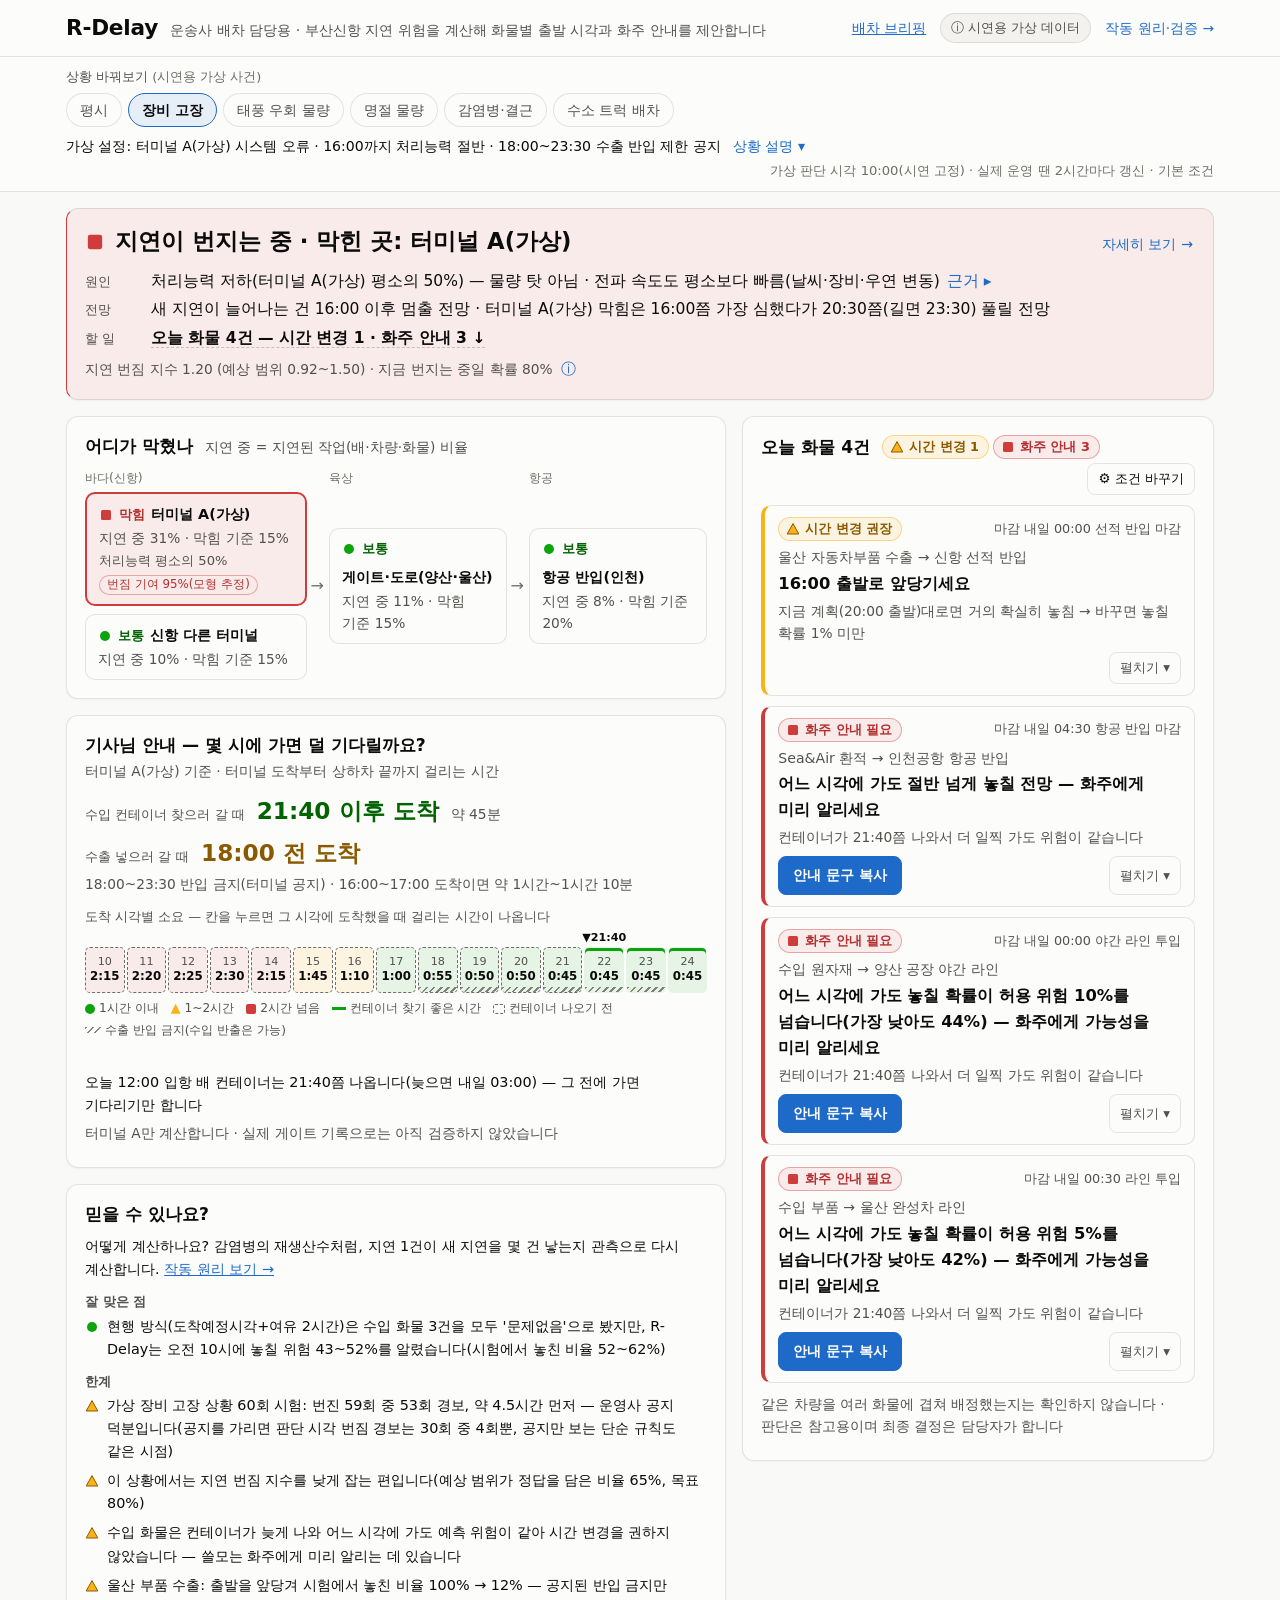
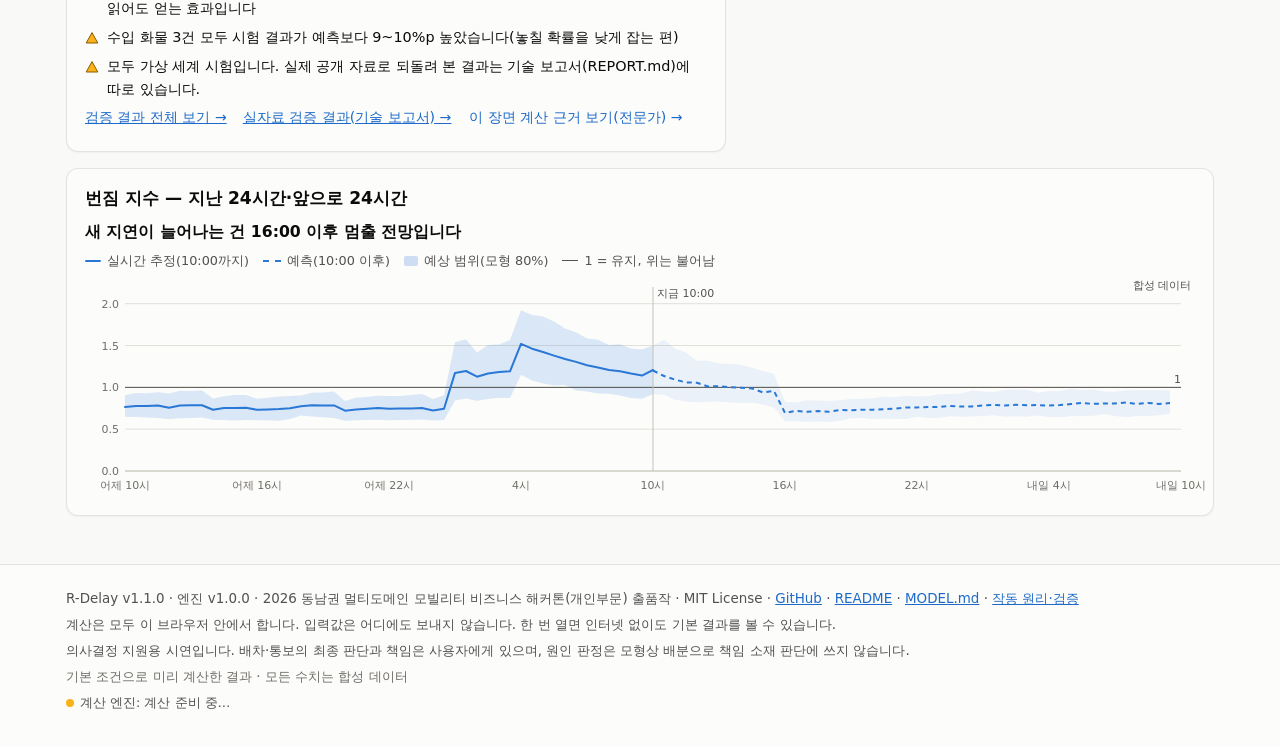
==== docs/analysis.html @ 6c0fdb9d "R-Delay ver2: 코드·문서만 새로 공개(실자료·결과 파일 미포함) - 합성 시연 웹(docs/), 계산 엔진, 실자료 백테스트 코드(realdata/), 데이터 키트, 문" ====
<!doctype html>
<html lang="ko">
<head>
  <meta charset="utf-8">
  <meta name="viewport" content="width=device-width, initial-scale=1">
  <title>R-Delay 분석 화면 · 부산신항 지연 조기경보</title>
  <meta name="description" content="부산신항 지연이 번지기 전에 화물별 출발 시각과 화주 안내를 정해 주는 개념검증 시연(합성 데이터).">
  <meta name="theme-color" content="#fcfcfb" media="(prefers-color-scheme: light)">
  <meta name="theme-color" content="#1a1a19" media="(prefers-color-scheme: dark)">
  <link rel="icon" href="assets/img/icon.svg" type="image/svg+xml">
  <link rel="stylesheet" href="assets/css/style.css?v=20261107a">
  <script>
    // 배포 직후 옛 서비스 워커가 옛 화면 파일을 섞어 주면 첫 화면이 비어 버린다. 첫 화면을 그리기 전에 화면 스크립트(assets/js)에서
    // 오류가 나면, 새 워커를 내려받는 중이면 자리 잡을 때까지(최대 30초), 아니면 4초 기다렸다가 한 번만 새로 고친다.
    // 새 워커가 자리 잡으면(controllerchange, 워커가 바뀔 때 한 번뿐) 다시 연다. 그래도 안 되면 안내 문구를 띄운다. app.js의 RELOAD_KEY와 같은 키.
    (function () {
      var KEY = "rdelay-reload-once", armed = false, root = document.documentElement;
      function go() { if (!root.dataset.ready) location.reload(); }
      function giveUp() {
        if (root.dataset.ready || document.querySelector("p.err")) return;
        var p = document.createElement("p");
        p.className = "err";
        p.dataset.guard = "1";
        p.textContent = "화면을 불러오지 못했습니다. 새로 고침해 보세요.";
        (document.querySelector("main .wrap") || document.body).prepend(p);
      }
      function retry() {
        if (armed || root.dataset.ready || !/^https?:$/.test(location.protocol)) return;
        armed = true;
        var sw = navigator.serviceWorker, first = false;
        if (sw) sw.addEventListener("controllerchange", go, { once: true });
        try { first = !sessionStorage.getItem(KEY); if (first) sessionStorage.setItem(KEY, "1"); } catch (e) { first = false; }
        if (!first) { setTimeout(giveUp, 8000); return; }
        var wait = function (ms) { setTimeout(go, ms); };
        if (sw && sw.getRegistration) {
          sw.getRegistration().then(function (reg) {
            if (!reg) return wait(4000);
            return reg.update().catch(function () {}).then(function () { wait(reg.installing || reg.waiting ? 30000 : 4000); });
          }).catch(function () { wait(4000); });
        } else wait(4000);
      }
      var APP = new URL("assets/js/", document.baseURI).href; // 이 사이트의 화면 스크립트만 본다(다른 출처·확장 기능 오류는 무시)
      function fromApp(s) { return (s || "").indexOf(APP) !== -1; }
      window.addEventListener("error", function (e) { if (fromApp(e.filename)) retry(); });
      // 모듈 파일을 받지 못한 실패는 script 요소에서만 나고 위로 올라오지 않으므로 캡처 단계에서 본다
      window.addEventListener("error", function (e) { var t = e.target; if (t && t.tagName === "SCRIPT" && fromApp(t.src)) retry(); }, true);
      window.addEventListener("unhandledrejection", function (e) { if (fromApp(e.reason && e.reason.stack)) retry(); });
    })();
  </script>
  <script type="module" src="assets/js/app.js?v=20261107a"></script>
</head>
<body>
<a class="skip" href="#status">본문으로 건너뛰기</a>
<header class="appbar">
  <div class="wrap">
    <div class="brand">
      <h1>R-Delay</h1>
      <p id="tagline">운송사 배차 담당용 · 부산신항 지연 위험을 계산해 화물별 출발 시각과 화주 안내를 제안합니다</p>
    </div>
    <div class="appbar-right">
      <a href="index.html">배차 브리핑</a>
      <button type="button" class="badge" id="about-btn" aria-haspopup="dialog">ⓘ 시연용 가상 데이터</button>
      <a id="method-link" href="method.html"><span class="long">작동 원리·검증</span><span class="short">원리</span> →</a>
    </div>
  </div>
</header>

<section id="scenario-bar" aria-label="시연 상황">
  <div class="wrap">
    <div class="sb-label">상황 바꿔보기 <span class="muted">(시연용 가상 사건)</span></div>
    <div id="scenario-chips" role="radiogroup" aria-label="시연 상황"></div>
    <div class="sb-line">
      <p id="scenario-line"></p>
      <button type="button" class="link" id="scenario-more" aria-expanded="false" aria-controls="scenario-summary">상황 설명 ▾</button>
      <span class="sb-meta"><span id="as-of"></span> · <span id="source-tag">기본 조건</span>
        <button type="button" class="link" id="reset-defaults" hidden>기본값으로 되돌리기</button></span>
    </div>
    <p id="scenario-summary" hidden></p>
  </div>
</section>

<nav id="jump" aria-label="빠른 이동">
  <div class="wrap">
    <a href="#scenario-bar" class="jump-scn" id="jump-scn" aria-label="상황 바꾸기">장비 고장</a>
    <a href="#status">지금 상황</a>
    <a href="#cargo">내 화물&nbsp;<span id="jump-n">4</span></a>
    <a href="#driver">기사님 안내</a>
    <button type="button" class="badge-mini" id="about-btn-m" aria-haspopup="dialog" aria-label="시연용 가상 데이터 안내">가상</button>
  </div>
</nav>

<main>
  <div class="wrap">
    <section id="status" class="card banner" data-level="good" aria-labelledby="status-title">
      <div class="banner-head">
        <h2 id="status-title"></h2>
        <button type="button" class="link" id="open-detail">자세히 보기 →</button>
      </div>
      <dl id="status-lines">
        <dt id="st-cause-dt">원인</dt><dd id="st-cause"></dd>
        <dt>전망</dt><dd id="st-outlook"></dd>
        <dt>할 일</dt><dd><a href="#cargo" id="st-todo"></a></dd>
      </dl>
      <p id="st-index"></p>
      <p id="rd-info-text" class="aside" hidden></p>
      <p class="aside" id="as-of-m"><span id="as-of-m-text"></span> <span id="src-m"></span> <button type="button" class="link" id="reset-defaults-m" hidden>기본값으로</button></p>
    </section>

    <div class="board">
      <section id="where" class="card" aria-labelledby="where-h">
        <div class="card-head">
          <h2 id="where-h">어디가 막혔나</h2>
          <p class="aside">지연 중 = 지연된 작업(배·차량·화물) 비율</p>
        </div>
        <div class="node-groups" aria-hidden="true"><span>바다(신항)</span><span>육상</span><span>항공</span></div>
        <ol id="node-strip"></ol>
      </section>

      <section id="cargo" class="card" aria-labelledby="cargo-h">
        <div class="card-head">
          <h2 id="cargo-h">오늘 화물 4건</h2>
          <div id="cargo-counts"></div>
          <button type="button" class="btn-ghost" id="open-settings" aria-haspopup="dialog">⚙ 조건 바꾸기</button>
        </div>
        <ol id="cargo-list"></ol>
        <p class="aside" id="cargo-foot">같은 차량을 여러 화물에 겹쳐 배정했는지는 확인하지 않습니다 · 판단은 참고용이며 최종 결정은 담당자가 합니다</p>
      </section>

      <section id="driver" class="card" aria-labelledby="driver-h">
        <div class="card-head">
          <h2 id="driver-h">기사님 안내 — 몇 시에 가면 덜 기다릴까요?</h2>
          <p class="aside">터미널 A(가상) 기준 · 터미널 도착부터 상하차 끝까지 걸리는 시간</p>
        </div>
        <p class="drv-warn" id="drv-warn" hidden></p>
        <div class="drv-big" id="drv-big"></div>
        <p class="drv-hint" id="drv-hint">도착 시각별 소요 — 칸을 누르면 그 시각에 도착했을 때 걸리는 시간이 나옵니다</p>
        <div id="drv-band" role="group" aria-label="도착 시각별 소요" aria-describedby="drv-best-sr"></div>
        <p class="drv-legend" aria-hidden="true">
          <span class="lg-lv"><i class="shape" data-level="good"></i>1시간 이내</span><span class="lg-lv"><i class="shape" data-level="warning"></i>1~2시간</span>
          <span class="lg-lv"><i class="shape" data-level="critical"></i>2시간 넘음</span><span id="lg-best" hidden><i class="uline"></i>컨테이너 찾기 좋은 시간</span>
          <span id="lg-early" hidden><i class="dim"></i>컨테이너 나오기 전</span><span id="lg-closed" hidden><i class="hatch"></i>수출 반입 금지(수입 반출은 가능)</span>
        </p>
        <p id="drv-readout"></p>
        <p id="drv-ready" class="drv-line"></p>
        <p class="aside" id="drv-foot">터미널 A만 계산합니다 · 실제 게이트 기록으로는 아직 검증하지 않았습니다</p>
        <span class="sr-only" id="drv-best-sr"></span>
      </section>

      <section id="trust" class="card" aria-labelledby="trust-h">
        <div class="card-head"><h2 id="trust-h">믿을 수 있나요?</h2></div>
        <p class="how">어떻게 계산하나요? 감염병의 재생산수처럼, 지연 1건이 새 지연을 몇 건 낳는지 관측으로 다시 계산합니다. <a href="method.html#overview">작동 원리 보기 →</a></p>
        <h3 class="trust-h" id="trust-good-h">잘 맞은 점</h3>
        <ul class="trust-list" id="trust-good" aria-labelledby="trust-good-h"></ul>
        <h3 class="trust-h" id="trust-lim-h">한계</h3>
        <ul class="trust-list" id="trust-limits" aria-labelledby="trust-lim-h"></ul>
        <p class="trust-links"><a href="method.html#valid">검증 결과 전체 보기 →</a> <a href="https://github.com/jaewansh/R-Delay_ver2/blob/main/REPORT.md#검증-실제-공개-자료-백테스트">실자료 검증 결과(기술 보고서) →</a> <button type="button" class="link" id="open-valid">이 장면 계산 근거 보기(전문가) →</button></p>
      </section>

      <section id="trend" class="card" aria-labelledby="trend-h">
        <div class="card-head"><h2 id="trend-h">번짐 지수 — 지난 24시간·앞으로 24시간</h2></div>
        <p class="answer" id="trend-line"></p>
        <div class="legend" id="trend-legend"></div>
        <div class="chart" id="trend-chart"></div>
      </section>
    </div>
  </div>
</main>

<footer>
  <div class="wrap">
    <p>R-Delay <span id="foot-ver">v1.1.0 · 엔진 v1.0.0</span> · 2026 동남권 멀티도메인 모빌리티 비즈니스 해커톤(개인부문) 출품작 · MIT License ·
      <a href="https://github.com/jaewansh/R-Delay_ver2">GitHub</a> · <a href="https://github.com/jaewansh/R-Delay_ver2#readme">README</a> ·
      <a href="https://github.com/jaewansh/R-Delay_ver2/blob/main/MODEL.md">MODEL.md</a> · <a href="method.html">작동 원리·검증</a></p>
    <p>계산은 모두 이 브라우저 안에서 합니다. 입력값은 어디에도 보내지 않습니다. 한 번 열면 인터넷 없이도 기본 결과를 볼 수 있습니다.</p>
    <p>의사결정 지원용 시연입니다. 배차·통보의 최종 판단과 책임은 사용자에게 있으며, 원인 판정은 모형상 배분으로 책임 소재 판단에 쓰지 않습니다.</p>
    <p id="build-info" class="muted"></p>
    <p class="muted engine-line"><span class="engine" id="engine" data-state="idle"><span class="dot" aria-hidden="true"></span><span id="engine-text">기본 결과</span></span></p>
  </div>
</footer>

<!-- 자세히 보기(연구·검증용 원자료) -->
<dialog id="detail" class="sheet" aria-labelledby="detail-h">
  <div class="sheet-head">
    <h2 id="detail-h">자세히 보기</h2>
    <button type="button" class="btn-ghost" data-close>닫기</button>
  </div>
  <p class="aside sheet-note">연구·검증용 원자료입니다. 메인 화면 문장은 반올림한 값입니다.</p>
  <div class="tabs" role="tablist" aria-label="자세히 보기 항목">
    <button type="button" role="tab" id="tab-trend" aria-controls="panel-trend" aria-selected="true">추이</button>
    <button type="button" role="tab" id="tab-nodes" aria-controls="panel-nodes" aria-selected="false" tabindex="-1">거점</button>
    <button type="button" role="tab" id="tab-cause" aria-controls="panel-cause" aria-selected="false" tabindex="-1">원인</button>
    <button type="button" role="tab" id="tab-network" aria-controls="panel-network" aria-selected="false" tabindex="-1">경로</button>
    <button type="button" role="tab" id="tab-queue" aria-controls="panel-queue" aria-selected="false" tabindex="-1">대기</button>
    <button type="button" role="tab" id="tab-obs" aria-controls="panel-obs" aria-selected="false" tabindex="-1">관측</button>
    <button type="button" role="tab" id="tab-valid" aria-controls="panel-valid" aria-selected="false" tabindex="-1">검증</button>
  </div>
  <div class="sheet-body">
    <section role="tabpanel" id="panel-trend" aria-labelledby="tab-trend">
      <h3>지연 번짐 지수: 지난 24시간과 앞으로 24시간</h3>
      <p class="aside">1보다 크면 지연 1건이 평균 1건 넘게 새 지연을 낳아 연쇄가 커집니다. 띠는 예상 범위(10번 중 8번)입니다.</p>
      <div class="checks">
        <label><input type="checkbox" id="show-smooth"> 사후 재추정(이후 관측까지 사용 · 운영 중엔 못 씀)</label>
        <label><input type="checkbox" id="show-truth"> 검증용 정답(가상 세계에서만 알 수 있는 값)</label>
      </div>
      <div class="legend" id="rd-legend"></div>
      <div class="chart" id="rd-chart"></div>
      <p class="aside" id="rd-caption" hidden></p>
    </section>
    <section role="tabpanel" id="panel-nodes" aria-labelledby="tab-nodes" hidden>
      <h3>거점별 지연 중인 작업 비율</h3>
      <p class="aside">지연 중인 작업(배·차량·화물)의 비율입니다. 가는 가로선은 막힘 기준, 띠는 예상 범위(10번 중 8번)입니다.</p>
      <div class="legend" id="nodes-legend"></div>
      <div class="grid-2" id="nodes-grid"></div>
    </section>
    <section role="tabpanel" id="panel-cause" aria-labelledby="tab-cause" hidden>
      <h3>만약 이 요인이 평소였다면?</h3>
      <p class="aside">요인을 하나씩 평소 값으로 되돌렸을 때의 지연 번짐 지수입니다. 점은 가운데 값, 가는 선은 예상 범위, 굵은 세로선은 1입니다.</p>
      <div id="factor-bars"></div>
      <ul class="aside plain" id="cause-notes"></ul>
      <details class="expert">
        <summary>민감도(전문가)</summary>
        <div class="table-wrap"><table id="cause-table"></table></div>
        <div class="table-wrap"><table id="xi-table"></table></div>
        <p class="aside">θ는 거점 규모 가정입니다. 육상·항공은 도메인 안에 거점이 하나라 θ의 영향이 해상 두 터미널에만 나타납니다.</p>
      </details>
    </section>
    <section role="tabpanel" id="panel-network" aria-labelledby="tab-network" hidden>
      <h3>연쇄 기여도</h3>
      <p class="aside">각 거점·연결이 지연 확산에 기여하는 몫(합계 1)입니다. 원의 크기는 거점 몫, 화살표 굵기는 거점 간 연결 몫입니다.</p>
      <p class="aside" id="self-share"></p>
      <p class="aside" id="where-note"></p>
      <div class="chart" id="net-chart"></div>
      <h4>거점별 기여 몫</h4>
      <div class="chart" id="share-chart"></div>
      <h4 id="amp-h">항공 반입 거점으로 번지는 지연(건)</h4>
      <p class="aside" id="amp-note"></p>
      <div class="chart" id="amp-chart"></div>
    </section>
    <section role="tabpanel" id="panel-queue" aria-labelledby="tab-queue" hidden>
      <h3>배가 부두 자리를 기다리는 시간</h3>
      <p class="aside">대상 선박이 들어올 때 앞에 있는 선박 수의 분포입니다. 계산 방법은 <a href="method.html#rules">작동 원리</a>에 있습니다.</p>
      <div class="chart" id="queue-chart"></div>
      <dl class="kv" id="queue-kv"></dl>
      <h3>도착 시각별 터미널 반출 소요</h3>
      <p class="aside">가운데 값과 예상 범위(10번 중 8번)입니다. 점은 덜 걸리는 시간입니다.</p>
      <div class="chart" id="gate-chart"></div>
    </section>
    <section role="tabpanel" id="panel-obs" aria-labelledby="tab-obs" hidden>
      <h3>관측 기록(2시간 간격)</h3>
      <p class="aside">관측이 들어올 때마다 계산 표본의 가중치를 고칩니다. 표본 상태(ESS)가 절반 아래로 떨어지면 표본을 다시 뽑습니다(재표본).</p>
      <div class="table-wrap"><table id="obs-table"></table></div>
    </section>
    <section role="tabpanel" id="panel-valid" aria-labelledby="tab-valid" hidden>
      <h3>이 장면 검증</h3>
      <p class="aside" id="truth-line"></p>
      <dl class="kv" id="valid-kv"></dl>
      <h4>계산 정보</h4>
      <dl class="kv" id="calc-info"></dl>
      <p><a href="method.html#valid">전체 검증은 작동 원리·검증 페이지 →</a></p>
    </section>
  </div>
</dialog>

<!-- 조건 바꾸기 -->
<dialog id="settings" class="sheet" aria-labelledby="settings-h">
  <div class="sheet-head">
    <h2 id="settings-h">조건 바꾸기</h2>
    <button type="button" class="btn-ghost" data-close>닫기</button>
  </div>
  <div class="sheet-body">
    <p class="aside">처음 한 번 계산 엔진(약 8MB)을 내려받습니다. 그 뒤엔 인터넷 없이도 작동합니다. 값을 바꾼 뒤 아래 버튼을 누르면 이 브라우저에서 다시 계산합니다.</p>
    <p class="engine-line" id="settings-engine"></p>
    <div id="cargo-sets"></div>
    <fieldset class="fleet">
      <legend>차량</legend>
      <label><input type="radio" name="fleet" id="fleet-0" value="0" checked> 디젤만</label>
      <label><input type="radio" name="fleet" id="fleet-1" value="1"> 디젤 + 수소 트럭 비교</label>
    </fieldset>
    <details id="expert">
      <summary>전문가 설정</summary>
      <div class="adv-row">
        <div class="field range"><label for="kappa">거점 간 연결 강도 κ</label>
          <div class="row"><input type="range" id="kappa" min="0" max="2" step="0.1" value="1"><output id="kappa-out" for="kappa">1.0</output></div></div>
        <div class="field"><label for="particles">계산 표본 수(입자)</label>
          <select id="particles"><option>128</option><option>256</option><option selected>512</option><option>1024</option></select></div>
        <div class="field"><label for="world">가상 세계 번호</label><input type="number" id="world" value="20261108" min="1" step="1"></div>
        <div class="field"><label for="seed">추정 난수 시드</label><input type="number" id="seed" value="20261108" min="1" step="1"></div>
      </div>
      <p class="aside">가상 세계 번호를 바꾸면 같은 사건 설정에서 물동량·참 경로·관측이 다른 ‘다른 현실’이 만들어집니다. 추정 난수 시드는 같은 현실에서 추정만 다시 합니다.</p>
    </details>
    <div class="sheet-actions">
      <button type="button" class="primary" id="run-btn">이 조건으로 다시 계산</button>
      <button type="button" class="btn-ghost" id="reset-btn">기본값으로</button>
    </div>
  </div>
</dialog>

<!-- 가상 데이터 안내 -->
<dialog id="about" class="modal" aria-labelledby="about-h">
  <h2 id="about-h">시연용 가상 데이터</h2>
  <p><b>합성 데이터 개념검증(TRL 3 수준)입니다.</b> 화면은 실데이터와 연결하지 않았습니다. 공개 실자료 후향 검증(실시간 운영 검증 아님) 결과는 기술 보고서(REPORT.md)에 따로 있습니다. 화면의 수치는 공개 보도로 확인한 사건 유형(장비 고장, 우회 물량, 명절 물량, 인력 결근)을 본뜬 합성 자료로 계산했으며, 특정 터미널·기업의 자료나 판정이 아닙니다(터미널 이름은 가상). 판단은 의사결정 지원용이고 최종 결정과 책임은 사용자에게 있습니다.</p>
  <p class="aside">엔진 <span id="about-ver">v1.0.0</span> · <a href="method.html">작동 원리·검증 보기 →</a> · <a href="https://github.com/jaewansh/R-Delay_ver2/blob/main/REPORT.md#검증-실제-공개-자료-백테스트">실자료 검증 결과(기술 보고서) →</a></p>
  <div class="sheet-actions"><button type="button" class="primary" data-close autofocus>확인</button></div>
</dialog>

<div id="toast" role="status" aria-live="polite" hidden></div>
<p class="sr-only" id="sr-live" aria-live="polite"></p>
<noscript><p class="wrap err">이 시연은 JavaScript가 필요합니다.</p></noscript>
</body>
</html>
---- docs/assets/css/style.css ----
/* R-Delay 상황판. 색은 역할 토큰으로만 쓴다(라이트/다크 각각 선택된 값). 상태는 모양+단어+색을 함께 쓴다. */
:root {
  color-scheme: light;
  --page: #f9f9f7;
  --surface: #fcfcfb;
  --surface-2: #f3f2ef;
  --ink: #0b0b0b;
  --ink-2: #52514e;
  --muted: #6f6d68;
  --grid: #e1e0d9;
  --axis: #c3c2b7;
  --border: rgba(11, 11, 11, 0.10);
  --accent: #1d6ac8;          /* 링크·선택 표시(대비 4.5:1 이상) */
  --accent-strong: #1d6ac8;   /* 주 버튼 바탕(흰 글자 대비 4.5:1 이상) */
  --accent-wash: rgba(42, 120, 214, 0.10);
  --s1: #2a78d6;   /* 터미널 A(가상) */
  --s2: #eb6834;   /* 신항 다른 터미널 */
  --s3: #1baf7a;   /* 게이트·도로 */
  --s4: #eda100;   /* 항공 반입 */
  --smooth: #6250d6;
  --truth: #898781;
  --good: #0ca30c;
  --warning: #fab219;
  --serious: #ec835a;
  --critical: #d03b3b;
  --hold: #6f6d68;
  --good-text: #006300;
  --warning-text: #8a5a00;
  --serious-text: #a8461c;
  --critical-text: #b42f2f;
  --hold-text: #52514e;
  --shadow: 0 1px 2px rgba(11, 11, 11, 0.04);
  --radius: 12px;
  --font: system-ui, -apple-system, "Apple SD Gothic Neo", "Malgun Gothic", "Segoe UI", sans-serif;
}
@media (prefers-color-scheme: dark) {
  :root:where(:not([data-theme="light"])) {
    color-scheme: dark;
    --page: #0d0d0d;
    --surface: #1a1a19;
    --surface-2: #232321;
    --ink: #f0efec;
    --ink-2: #c3c2b7;
    --muted: #9a988f;
    --grid: #2c2c2a;
    --axis: #383835;
    --border: rgba(255, 255, 255, 0.10);
    --accent: #6aa6ef;
    --accent-strong: #2a6fc4;
    --accent-wash: rgba(57, 135, 229, 0.16);
    --s1: #3987e5;
    --s2: #d95926;
    --s3: #199e70;
    --s4: #c98500;
    --smooth: #9085e9;
    --truth: #898781;
    --hold: #9a988f;
    --good-text: #3cc13c;
    --warning-text: #fab219;
    --serious-text: #ec835a;
    --critical-text: #e66767;
    --hold-text: #c3c2b7;
    --shadow: none;
  }
}
:root[data-theme="dark"] {
  color-scheme: dark;
  --page: #0d0d0d;
  --surface: #1a1a19;
  --surface-2: #232321;
  --ink: #f0efec;
  --ink-2: #c3c2b7;
  --muted: #9a988f;
  --grid: #2c2c2a;
  --axis: #383835;
  --border: rgba(255, 255, 255, 0.10);
  --accent: #6aa6ef;
  --accent-strong: #2a6fc4;
  --accent-wash: rgba(57, 135, 229, 0.16);
  --s1: #3987e5;
  --s2: #d95926;
  --s3: #199e70;
  --s4: #c98500;
  --smooth: #9085e9;
  --truth: #898781;
  --hold: #9a988f;
  --good-text: #3cc13c;
  --warning-text: #fab219;
  --serious-text: #ec835a;
  --critical-text: #e66767;
  --hold-text: #c3c2b7;
  --shadow: none;
}
:root {
  --tint-good: color-mix(in srgb, var(--good) 9%, var(--surface));
  --tint-warning: color-mix(in srgb, var(--warning) 12%, var(--surface));
  --tint-serious: color-mix(in srgb, var(--serious) 11%, var(--surface));
  --tint-critical: color-mix(in srgb, var(--critical) 9%, var(--surface));
  --tint-hold: color-mix(in srgb, var(--hold) 10%, var(--surface));
}

* { box-sizing: border-box; }
[hidden] { display: none !important; }
html { -webkit-text-size-adjust: 100%; scroll-behavior: smooth; scroll-padding-top: 72px; }
body {
  margin: 0;
  background: var(--page);
  color: var(--ink);
  font-family: var(--font);
  font-size: 15px;
  line-height: 1.6;
  word-break: keep-all;
  overflow-wrap: break-word;
}
a { color: var(--accent); }
h1, h2, h3, h4 { line-height: 1.3; margin: 0; }
h2 { font-size: 1.07rem; font-weight: 650; }
h3 { font-size: 0.95rem; font-weight: 650; }
h4 { font-size: 0.9rem; font-weight: 650; margin-top: 14px; }
p { margin: 0.35em 0; }
.muted { color: var(--muted); }
.aside, small, .note { color: var(--ink-2); font-size: 0.86rem; }
.aside.block { display: block; margin-top: 2px; }
.wrap { max-width: 1180px; margin: 0 auto; padding: 0 16px; }
.sr-only { position: absolute !important; width: 1px; height: 1px; padding: 0; margin: -1px; overflow: hidden; clip: rect(0 0 0 0); white-space: nowrap; border: 0; }
.skip { position: absolute; left: -999px; top: 8px; z-index: 50; background: var(--surface); padding: 6px 10px; border-radius: 8px; }
.skip:focus { left: 8px; }
ul.plain { list-style: none; padding: 0; margin: 4px 0; }
.err { color: var(--critical-text); font-size: 0.9rem; }
.tag { display: inline-block; font-size: 0.74rem; line-height: 1.5; padding: 0 7px; border-radius: 999px; border: 1px solid var(--border); color: var(--ink-2); background: var(--surface-2); white-space: nowrap; }
.tag.origin { border-color: color-mix(in srgb, var(--critical) 40%, transparent); color: var(--critical-text); background: var(--tint-critical); }

/* 버튼 */
button { font: inherit; font-size: 0.9rem; cursor: pointer; border-radius: 8px; padding: 7px 14px; min-height: 36px; border: 1px solid var(--border); background: var(--surface); color: var(--ink); }
button.primary { background: var(--accent-strong); border-color: var(--accent-strong); color: #fff; font-weight: 650; }
button.btn-ghost { background: transparent; }
button.link { border: 0; background: none; padding: 0 2px; min-height: 0; color: var(--accent); font-size: inherit; }
button.link:hover { text-decoration: underline; }
button:disabled { opacity: 0.55; cursor: progress; }
button:focus-visible, select:focus-visible, input:focus-visible, a:focus-visible, textarea:focus-visible, summary:focus-visible { outline: 2px solid var(--accent); outline-offset: 2px; }

/* 모양 아이콘 */
.shape-ic { width: 14px; height: 14px; flex: none; vertical-align: -2px; }
.shape-ic[data-level="good"] { fill: var(--good); }
.shape-ic[data-level="warning"] { fill: var(--warning); stroke: var(--warning-text); stroke-width: 1; stroke-linejoin: round; }
.shape-ic[data-level="serious"] { fill: var(--serious); }
.shape-ic[data-level="critical"] { fill: var(--critical); }
.shape-ic[data-level="hold"] .ring { fill: none; stroke: var(--hold); stroke-width: 1.4; stroke-dasharray: 2.2 1.6; }
.shape-ic[data-level="hold"] text { fill: var(--hold-text); font-family: var(--font); }

/* 알약 */
.pill { display: inline-flex; align-items: center; gap: 5px; font-size: 0.8rem; font-weight: 650; line-height: 1.4; padding: 2px 9px 2px 7px; border-radius: 999px; border: 1px solid var(--border); white-space: nowrap; }
.pill[data-level="good"] { background: var(--tint-good); color: var(--good-text); border-color: color-mix(in srgb, var(--good) 35%, transparent); }
.pill[data-level="warning"] { background: var(--tint-warning); color: var(--warning-text); border-color: color-mix(in srgb, var(--warning) 45%, transparent); }
.pill[data-level="serious"] { background: var(--tint-serious); color: var(--serious-text); border-color: color-mix(in srgb, var(--serious) 45%, transparent); }
.pill[data-level="critical"] { background: var(--tint-critical); color: var(--critical-text); border-color: color-mix(in srgb, var(--critical) 40%, transparent); }
.pill[data-level="hold"] { background: var(--tint-hold); color: var(--hold-text); border-style: dashed; border-color: var(--hold); }

/* 상단 바 */
.appbar { background: var(--surface); border-bottom: 1px solid var(--border); position: sticky; top: 0; z-index: 30; }
.appbar .wrap { display: flex; align-items: center; justify-content: space-between; gap: 6px 16px; min-height: 56px; flex-wrap: wrap; padding-top: 6px; padding-bottom: 6px; }
.brand { display: flex; align-items: baseline; gap: 12px; min-width: 0; }
.brand h1 { font-size: 1.35rem; letter-spacing: -0.01em; white-space: nowrap; }
#tagline { color: var(--ink-2); font-size: 0.9rem; margin: 0; }
.appbar-right { display: flex; align-items: center; gap: 6px 14px; flex-wrap: wrap; font-size: 0.86rem; }
.badge { font-size: 0.8rem; min-height: 30px; padding: 3px 10px; border-radius: 999px; background: var(--surface-2); color: var(--ink-2); border: 1px solid var(--border); white-space: nowrap; }
#method-link { white-space: nowrap; text-decoration: none; }
#method-link:hover { text-decoration: underline; }
#method-link .short { display: none; }
.engine { display: inline-flex; align-items: center; gap: 6px; color: var(--ink-2); font-size: 0.8rem; }
.engine .dot { width: 8px; height: 8px; border-radius: 50%; background: var(--axis); flex: none; }
.engine[data-state="loading"] .dot { background: var(--warning); }
.engine[data-state="ready"] .dot { background: var(--good); }
.engine[data-state="failed"] .dot { background: var(--critical); }

/* 상황 바꿔보기 */
#scenario-bar { background: var(--surface); border-bottom: 1px solid var(--border); }
#scenario-bar .wrap { padding-top: 10px; padding-bottom: 10px; }
.sb-label { font-size: 0.8rem; color: var(--ink-2); margin-bottom: 6px; }
#scenario-chips { display: flex; flex-wrap: wrap; gap: 6px; }
.chip { min-height: 34px; padding: 4px 13px; border-radius: 999px; font-size: 0.88rem; background: var(--surface); color: var(--ink-2); }
.chip[aria-checked="true"] { border-color: var(--accent); background: var(--accent-wash); color: var(--ink); font-weight: 650; }
.chip:hover { border-color: var(--axis); }
.sb-line { display: flex; flex-wrap: wrap; align-items: baseline; gap: 2px 10px; margin-top: 8px; font-size: 0.88rem; }
#scenario-line { margin: 0; color: var(--ink); }
.sb-meta { margin-left: auto; color: var(--muted); font-size: 0.82rem; }
#scenario-summary { font-size: 0.86rem; color: var(--ink-2); margin: 6px 0 0; }

/* 모바일 이동 바 */
#jump { display: none; }

/* 본문 */
main .wrap { padding-top: 16px; padding-bottom: 32px; }
section.card {
  background: var(--surface); border: 1px solid var(--border); border-radius: var(--radius);
  box-shadow: var(--shadow); padding: 18px; margin-bottom: 16px; min-width: 0;
  transition: opacity 0.2s, background-color 1s;
}
.busy #status, .busy #cargo, .busy #driver { opacity: 0.55; }
section.card.flash { background-color: var(--accent-wash); transition: none; }
.card-head { display: flex; flex-wrap: wrap; align-items: baseline; gap: 4px 12px; margin-bottom: 10px; }
.card-head .aside { margin: 0; }
.answer { font-size: 0.98rem; font-weight: 650; margin: 0 0 6px; }

/* 상태 배너 */
.banner { position: relative; border-left: 6px solid var(--good); background: var(--tint-good); }
.banner[data-level="warning"] { border-left-color: var(--warning); background: var(--tint-warning); }
.banner[data-level="serious"] { border-left-color: var(--serious); background: var(--tint-serious); }
.banner[data-level="critical"] { border-left-color: var(--critical); background: var(--tint-critical); }
.banner-head { display: flex; align-items: flex-start; justify-content: space-between; gap: 8px 16px; }
#status-title { font-size: 1.42rem; font-weight: 650; display: flex; flex-wrap: wrap; align-items: center; gap: 6px 10px; }
#status-title .shape-ic { width: 20px; height: 20px; }
#status-title .pill { font-size: 0.8rem; }
#open-detail { white-space: nowrap; font-size: 0.9rem; margin-top: 6px; }
#status-lines { display: grid; grid-template-columns: 56px minmax(0, 1fr); gap: 4px 10px; margin: 12px 0 6px; }
#status-lines dt { color: var(--ink-2); font-size: 0.82rem; padding-top: 2px; }
#status-lines dd { margin: 0; font-size: 0.97rem; }
#status-lines dd .shape-ic { margin-right: 5px; }
.hold-text { color: var(--hold-text); }
#st-todo { color: var(--ink); font-weight: 650; text-decoration: none; border-bottom: 1px dashed var(--axis); }
#st-todo:hover { border-bottom-style: solid; }
#st-index { font-size: 0.86rem; color: var(--ink-2); margin: 6px 0 0; font-variant-numeric: tabular-nums; }
#st-index .short { display: none; }
.info { border: 0; background: none; color: var(--accent); padding: 0 4px; min-height: 0; font-size: 0.95rem; }
#as-of-m { display: none; }

/* 데스크톱 격자 */
.board { display: grid; grid-template-columns: minmax(0, 1fr); gap: 0 16px; }
@media (min-width: 1024px) {
  .board { grid-template-columns: minmax(0, 7fr) minmax(0, 5fr); grid-template-areas: "where cargo" "driver cargo" "trust cargo" "trend trend"; grid-template-rows: auto auto 1fr auto; }
  #where { grid-area: where; } #cargo { grid-area: cargo; align-self: start; } #driver { grid-area: driver; }
  #trust { grid-area: trust; align-self: start; } #trend { grid-area: trend; }
}

/* 어디가 막혔나 */
.node-groups { display: none; }
#node-strip { list-style: none; padding: 0; margin: 0; }
#node-strip .node { display: grid; gap: 1px; width: 100%; text-align: left; padding: 9px 12px; border-radius: 10px; background: var(--surface); }
#node-strip li[data-state="jam"] .node { border: 2px solid var(--critical); background: var(--tint-critical); }
#node-strip li[data-state="watch"] .node { border-color: color-mix(in srgb, var(--warning) 60%, transparent); background: var(--tint-warning); }
.node .n1 { display: flex; align-items: center; gap: 6px; flex-wrap: wrap; }
.node .word { font-size: 0.84rem; }
li[data-state="jam"] .word { color: var(--critical-text); }
li[data-state="watch"] .word { color: var(--warning-text); }
li[data-state="ok"] .word { color: var(--good-text); }
.node .name { font-weight: 650; }
.node .n2 { font-size: 0.86rem; color: var(--ink-2); font-variant-numeric: tabular-nums; }
.node .n3 { font-size: 0.82rem; color: var(--ink-2); }
.node .tag { justify-self: start; margin-top: 3px; }
#where-note { margin-top: 10px; }
@media (min-width: 600px) {
  .node-groups { display: grid; grid-template-columns: 1.25fr 1fr 1fr; gap: 0 22px; font-size: 0.78rem; color: var(--muted); margin-bottom: 4px; }
  #node-strip { display: grid; grid-template-columns: 1.25fr 1fr 1fr; grid-template-rows: auto auto; gap: 8px 22px; }
  #node-strip li[data-id="AT"] { grid-column: 1; grid-row: 1; }
  #node-strip li[data-id="PN"] { grid-column: 1; grid-row: 2; }
  #node-strip li[data-id="L"] { grid-column: 2; grid-row: 1 / span 2; align-self: center; position: relative; }
  #node-strip li[data-id="A"] { grid-column: 3; grid-row: 1 / span 2; align-self: center; position: relative; }
  #node-strip li[data-id="L"]::before, #node-strip li[data-id="A"]::before {
    content: "→"; position: absolute; left: -19px; top: 50%; transform: translateY(-50%); color: var(--muted); font-size: 1rem;
  }
}
@media (max-width: 599px) {
  #node-strip { display: grid; gap: 6px; border-left: 2px solid var(--grid); padding-left: 8px; }
}

/* 오늘 화물 */
#cargo .card-head { align-items: center; }
#cargo-counts { display: flex; flex-wrap: wrap; gap: 4px; }
#open-settings { margin-left: auto; min-height: 32px; padding: 4px 10px; font-size: 0.84rem; }
#cargo-list { list-style: none; padding: 0; margin: 0; display: grid; gap: 10px; }
.cargo-card { border: 1px solid var(--border); border-left: 4px solid var(--good); border-radius: 10px; padding: 11px 13px; background: var(--surface); }
.cargo-card[data-level="warning"] { border-left-color: var(--warning); }
.cargo-card[data-level="critical"] { border-left-color: var(--critical); }
.cargo-card[data-level="hold"] { border-left-color: var(--hold); border-left-style: dashed; }
.cc-head { display: flex; align-items: center; justify-content: space-between; gap: 6px 10px; flex-wrap: wrap; }
.deadline { font-size: 0.8rem; color: var(--ink-2); white-space: nowrap; }
.cc-label { margin: 5px 0 0; font-size: 0.88rem; color: var(--ink-2); }
.action { margin: 2px 0 0; font-size: 1.02rem; font-weight: 650; }
.reason { margin: 3px 0 0; font-size: 0.86rem; color: var(--ink-2); }
.extra { margin: 3px 0 0; font-size: 0.82rem; color: var(--ink-2); }
.cc-btns { display: flex; flex-wrap: wrap; gap: 6px; justify-content: flex-end; margin-top: 8px; }
.cc-btns .primary { margin-right: auto; }
.expand { background: transparent; color: var(--ink-2); font-size: 0.84rem; min-height: 32px; padding: 4px 10px; }
#cargo-foot { margin-top: 10px; }
.cargo-detail { border-top: 1px solid var(--grid); margin-top: 10px; padding-top: 10px; display: grid; gap: 6px; }
.cargo-detail h3 { margin-top: 6px; }
.why li { font-size: 0.88rem; padding-left: 12px; position: relative; margin: 2px 0; }
.why li::before { content: "·"; position: absolute; left: 2px; color: var(--muted); }
ul.options { list-style: none; padding: 0; margin: 0; display: grid; gap: 4px; }
ul.options li { padding: 7px 8px; border-radius: 8px; border: 1px solid transparent; }
ul.options li.chosen { border-color: var(--accent); background: var(--accent-wash); }
ul.options li.infeasible { color: var(--muted); }
.o-top { display: flex; flex-wrap: wrap; align-items: center; gap: 4px 8px; font-size: 0.9rem; }
.o-name { font-weight: 650; font-variant-numeric: tabular-nums; }
.o-status { margin-left: auto; font-size: 0.8rem; color: var(--ink-2); }
.o-status.rec { color: var(--accent); font-weight: 650; }
.o-text { font-size: 0.86rem; font-variant-numeric: tabular-nums; }
.o-sub { font-size: 0.8rem; color: var(--ink-2); }
.riskbar { position: relative; height: 8px; background: var(--grid); border-radius: 4px; margin: 6px 0 4px; }
.riskbar .fill, .riskbar .fill-upper { position: absolute; left: 0; top: 0; bottom: 0; border-radius: 4px; background: var(--ink-2); }
.riskbar .fill-upper { opacity: 0.3; }
.riskbar.danger .fill, .riskbar.danger .fill-upper { background: var(--critical); }
.riskbar .eps { position: absolute; top: -3px; bottom: -3px; width: 2px; background: var(--ink); border-radius: 1px; }
.riskbar .eps-label { position: absolute; top: -18px; transform: translateX(-50%); font-size: 0.72rem; color: var(--ink-2); white-space: nowrap; }
ul.options li:first-child .riskbar { margin-top: 20px; }
.note-box { background: var(--surface-2); border-radius: 8px; padding: 8px 10px; font-size: 0.86rem; color: var(--ink-2); }
.notice-text { width: 100%; font: inherit; font-size: 0.88rem; color: var(--ink); background: var(--surface-2); border: 1px solid var(--border); border-radius: 8px; padding: 8px 10px; resize: vertical; }
button.wide { width: 100%; min-height: 44px; }
details.raw { font-size: 0.78rem; color: var(--muted); }
details.raw summary { cursor: pointer; }

/* 기사님 안내 */
.drv-big { display: grid; gap: 4px; margin: 2px 0 12px; }
.drv-row { display: flex; flex-wrap: wrap; align-items: baseline; gap: 2px 12px; }
.drv-label { font-size: 0.82rem; color: var(--ink-2); min-width: 104px; }
.drv-value { font-size: 1.45rem; font-weight: 650; font-variant-numeric: tabular-nums; }
.drv-row.best .drv-value { color: var(--good-text); }
.drv-sub { font-size: 0.86rem; color: var(--ink-2); }
.drv-warn { background: var(--tint-critical); border: 1px solid color-mix(in srgb, var(--critical) 35%, transparent); color: var(--critical-text); border-radius: 8px; padding: 6px 10px; font-size: 0.88rem; font-weight: 650; margin: 0 0 8px; }
.drv-flat { font-size: 1.05rem; font-weight: 650; margin: 0; }
.drv-row.warn .drv-value { color: var(--warning-text); }
.drv-hint { font-size: 0.8rem; color: var(--ink-2); margin: 10px 0 0; }
#drv-band { position: relative; display: grid; grid-template-columns: repeat(15, minmax(0, 1fr)); gap: 2px; margin-top: 20px; }
#drv-band .cell { position: relative; min-height: 46px; padding: 2px 0 4px; border-radius: 5px; display: grid; justify-items: center; align-content: center; gap: 0; border: 1px solid transparent; font-variant-numeric: tabular-nums; color: var(--ink); line-height: 1.25; }
#drv-band .cell .h { font-size: 0.7rem; color: var(--ink-2); }
#drv-band .cell .dur { font-size: 0.74rem; font-weight: 600; }
#drv-band .cell .shape-ic { width: 9px; height: 9px; }
#drv-band .cell[data-level="good"] { background: var(--tint-good); }
#drv-band .cell[data-level="warning"] { background: var(--tint-warning); }
#drv-band .cell[data-level="critical"] { background: var(--tint-critical); }
#drv-band .cell[data-level="flat"] { background: var(--surface-2); }
/* 컨테이너가 나오기 전 칸: 소요 색과 글자는 그대로 두고 점선 테두리로만 구분한다 */
#drv-band .cell.early { border: 1px dashed var(--muted); }
#drv-band .cell.closed::after { content: ""; position: absolute; left: 0; right: 0; bottom: 0; height: 5px; border-radius: 0 0 5px 5px; background: repeating-linear-gradient(135deg, color-mix(in srgb, var(--ink-2) 70%, transparent) 0 2px, transparent 2px 5px); }
#drv-band .cell.best { box-shadow: inset 0 3px 0 var(--good); }
#drv-band .cell[aria-pressed="true"] { outline: 2px solid var(--ink); outline-offset: 0; z-index: 2; }
#drv-band .cell:focus-visible { outline: 2px solid var(--accent); outline-offset: 1px; z-index: 3; }
#drv-band .ready-tag { position: absolute; top: -17px; left: 50%; transform: translateX(-50%); font-size: 0.7rem; font-weight: 650; color: var(--ink); white-space: nowrap; pointer-events: none; }
.drv-legend { display: flex; flex-wrap: wrap; gap: 2px 12px; font-size: 0.76rem; color: var(--ink-2); margin: 6px 0; }
.drv-legend span { display: inline-flex; align-items: center; gap: 4px; }
.drv-legend .shape { width: 10px; height: 10px; display: inline-block; border-radius: 2px; }
.drv-legend .shape[data-level="good"] { background: var(--good); border-radius: 50%; }
.drv-legend .shape[data-level="warning"] { background: var(--warning); clip-path: polygon(50% 0, 100% 100%, 0 100%); border-radius: 0; }
.drv-legend .shape[data-level="critical"] { background: var(--critical); }
.drv-legend .uline { width: 14px; height: 3px; background: var(--good); display: inline-block; }
.drv-legend .dim { width: 12px; height: 10px; display: inline-block; border-radius: 2px; background: transparent; border: 1px dashed var(--muted); }
.drv-legend .hatch { width: 16px; height: 6px; display: inline-block; background: repeating-linear-gradient(135deg, color-mix(in srgb, var(--ink-2) 70%, transparent) 0 2px, transparent 2px 5px); }
#drv-readout { font-size: 0.88rem; font-weight: 650; min-height: 1.5em; margin: 4px 0; }
.drv-line { font-size: 0.9rem; margin: 4px 0; }

/* 앞으로 24시간 */
.chart { position: relative; width: 100%; }
.chart svg { display: block; width: 100%; height: auto; overflow: visible; }
.chart text { font-family: var(--font); }
.legend { display: flex; flex-wrap: wrap; gap: 4px 14px; font-size: 0.8rem; color: var(--ink-2); margin: 4px 0 6px; }
.legend .key { display: inline-flex; align-items: center; gap: 6px; }
.legend .line { width: 16px; height: 2px; border-radius: 1px; display: inline-block; }
.legend .band { width: 14px; height: 10px; border-radius: 2px; display: inline-block; }
.legend .rule { width: 16px; height: 0; border-top: 1px solid var(--ink-2); display: inline-block; }
.legend .dash { width: 18px; height: 0; border-top: 2px dashed var(--s1); display: inline-block; }
.tooltip {
  position: absolute; pointer-events: none; z-index: 5;
  background: var(--surface); color: var(--ink); border: 1px solid var(--border);
  border-radius: 8px; padding: 6px 9px; font-size: 0.8rem; line-height: 1.45;
  box-shadow: 0 4px 14px rgba(0, 0, 0, 0.12); min-width: 140px; white-space: nowrap;
}
.tooltip .t { color: var(--ink-2); margin-bottom: 2px; }
.tooltip .r { display: flex; align-items: center; gap: 6px; }
.tooltip .r .k { width: 12px; height: 2px; border-radius: 1px; flex: none; }
.tooltip .r b { font-variant-numeric: tabular-nums; min-width: 3.5em; }

/* 믿을 수 있나요? */
.how { font-size: 0.9rem; }
.trust-h { font-size: 0.84rem; color: var(--ink-2); margin: 12px 0 4px; }
.trust-list { list-style: none; padding: 0; margin: 0; display: grid; gap: 6px; }
.trust-list li { display: flex; gap: 8px; align-items: flex-start; font-size: 0.9rem; }
.trust-list li .shape-ic { margin-top: 5px; }
.trust-links { display: flex; flex-wrap: wrap; gap: 4px 16px; font-size: 0.88rem; }

/* 바닥글 */
footer { border-top: 1px solid var(--border); background: var(--surface); }
footer .wrap { padding-top: 18px; padding-bottom: 28px; font-size: 0.84rem; color: var(--ink-2); }


/* 서랍·시트·안내 */
dialog { color: var(--ink); background: var(--surface); border: 1px solid var(--border); padding: 0; }
dialog::backdrop { background: rgba(0, 0, 0, 0.38); }
dialog.sheet { margin: 0 0 0 auto; width: min(680px, 100vw); max-width: 100vw; height: 100dvh; max-height: 100dvh; border-radius: 0; border-width: 0 0 0 1px; display: none; flex-direction: column; }
dialog.sheet[open] { display: flex; }
.sheet-head { display: flex; align-items: center; justify-content: space-between; gap: 10px; padding: 12px 18px; border-bottom: 1px solid var(--border); position: sticky; top: 0; background: var(--surface); z-index: 2; }
.sheet-note { padding: 8px 18px 0; margin: 0; }
.sheet-body { padding: 12px 18px 28px; overflow-y: auto; flex: 1; }
.sheet-body section > h3 { margin: 4px 0 2px; }
.tabs { display: flex; gap: 2px; padding: 8px 14px 0; border-bottom: 1px solid var(--border); overflow-x: auto; scrollbar-width: thin; }
.tabs [role="tab"] { border: 0; border-bottom: 2px solid transparent; border-radius: 0; background: none; color: var(--ink-2); padding: 6px 10px; min-height: 40px; white-space: nowrap; }
.tabs [role="tab"][aria-selected="true"] { color: var(--ink); border-bottom-color: var(--accent); font-weight: 650; }
.checks { display: flex; flex-wrap: wrap; gap: 4px 16px; font-size: 0.84rem; color: var(--ink-2); margin: 6px 0; }
.grid-2 { display: grid; grid-template-columns: repeat(2, minmax(0, 1fr)); gap: 14px; }
@media (max-width: 640px) { .grid-2 { grid-template-columns: minmax(0, 1fr); } }
.mini h4 { margin-top: 4px; }
.mini .now { font-size: 0.78rem; color: var(--ink-2); }
details.expert { margin-top: 12px; }
details summary { cursor: pointer; color: var(--ink-2); font-size: 0.9rem; }
.kv { display: grid; grid-template-columns: max-content minmax(0, 1fr); gap: 4px 14px; font-size: 0.88rem; margin: 8px 0; }
.kv dt { color: var(--ink-2); }
.kv dd { margin: 0; font-variant-numeric: tabular-nums; }
/* 휴대폰: 긴 이름표가 값 칸을 밀어내지 않게 이름표 아래에 값을 둔다 */
@media (max-width: 599px) { .kv { grid-template-columns: minmax(0, 1fr); gap: 0; } .kv dd { margin: 0 0 8px; } }
dialog.modal { width: min(440px, calc(100vw - 32px)); border-radius: var(--radius); padding: 18px 20px; }
dialog.modal h2 { margin-bottom: 8px; }
.sheet-actions { display: flex; gap: 8px; justify-content: flex-end; margin-top: 14px; flex-wrap: wrap; }
.engine-line { font-size: 0.84rem; color: var(--ink-2); }
details.cargo-set { border: 1px solid var(--border); border-radius: 10px; padding: 8px 12px; margin: 8px 0; }
details.cargo-set summary { display: flex; flex-wrap: wrap; gap: 2px 10px; align-items: baseline; color: var(--ink); min-height: 32px; }
details.cargo-set .set-more { margin-left: auto; color: var(--accent); font-size: 0.84rem; }
details.cargo-set[open] .set-more { visibility: hidden; }
.copy2 { font-size: 0.84rem; }
details.cargo-set .field { margin-top: 8px; }
fieldset.fleet { border: 1px solid var(--border); border-radius: 10px; margin: 10px 0; padding: 8px 12px; display: flex; flex-wrap: wrap; gap: 4px 18px; font-size: 0.9rem; }
fieldset.fleet legend { font-size: 0.8rem; color: var(--ink-2); padding: 0 4px; }
details#expert { margin-top: 8px; }
.adv-row { display: flex; flex-wrap: wrap; gap: 10px 14px; align-items: flex-end; margin-top: 8px; }
.field { display: flex; flex-direction: column; gap: 2px; min-width: 0; }
.field label { font-size: 0.78rem; color: var(--ink-2); }
.field select, .field input[type="number"] { font: inherit; font-size: 0.9rem; color: var(--ink); background: var(--surface); border: 1px solid var(--border); border-radius: 8px; padding: 6px 8px; min-height: 40px; width: 140px; max-width: 100%; }
.field.range .row { display: flex; align-items: center; gap: 8px; min-height: 40px; }
.field.range input { width: 180px; max-width: 100%; accent-color: var(--accent); }
.field.range output { font-variant-numeric: tabular-nums; font-size: 0.9rem; min-width: 3.2em; }

/* 원인 막대(서랍) */
#factor-bars { display: grid; gap: 8px; margin: 10px 0; }
.fbar { display: grid; grid-template-columns: minmax(0, 11em) minmax(0, 1fr) 3em 4.5em; gap: 8px; align-items: center; font-size: 0.86rem; }
.fbar.now .f-name { font-weight: 650; }
.f-track { position: relative; height: 18px; border-radius: 4px; background: var(--surface-2); }
.f-one { position: absolute; top: -2px; bottom: -2px; width: 2px; background: var(--ink); }
.f-range { position: absolute; top: 8px; height: 2px; background: var(--ink-2); }
.f-dot { position: absolute; top: 4px; width: 10px; height: 10px; margin-left: -5px; border-radius: 50%; background: var(--s1); border: 2px solid var(--surface); }
.f-val { font-variant-numeric: tabular-nums; text-align: right; }
.f-word.go { color: var(--critical-text); font-weight: 650; }
.f-word.stop { color: var(--good-text); }
#cause-notes li { margin: 3px 0; }

/* 표(서랍·method.html 공용) */
.table-wrap { overflow-x: auto; -webkit-overflow-scrolling: touch; }
table { border-collapse: collapse; width: 100%; font-size: 0.84rem; }
th, td { text-align: left; padding: 6px 8px; border-bottom: 1px solid var(--grid); vertical-align: middle; overflow-wrap: normal; }
th { color: var(--ink-2); font-weight: 600; font-size: 0.78rem; }
td:first-child { white-space: nowrap; }
td.num, th.num { text-align: right; font-variant-numeric: tabular-nums; white-space: nowrap; }
tr.chosen td { background: var(--accent-wash); }

/* 토스트 */
#toast { position: fixed; left: 50%; bottom: 24px; transform: translateX(-50%); z-index: 60; background: var(--ink); color: var(--page); padding: 9px 16px; border-radius: 999px; font-size: 0.88rem; box-shadow: 0 6px 20px rgba(0, 0, 0, 0.2); }

/* 휴대폰 */
@media (max-width: 1023px) {
  #jump { display: block; position: sticky; top: 0; z-index: 25; background: color-mix(in srgb, var(--surface) 94%, transparent); backdrop-filter: blur(6px); border-bottom: 1px solid var(--border); }
  #jump .wrap { display: flex; align-items: center; gap: 4px; height: 44px; }
  #jump a { color: var(--ink-2); text-decoration: none; font-size: 0.88rem; padding: 0 9px; height: 44px; display: inline-flex; align-items: center; border-bottom: 2px solid transparent; white-space: nowrap; }
  #jump a[aria-current="true"] { color: var(--ink); border-bottom-color: var(--accent); font-weight: 650; }
  #jump a.jump-scn { color: var(--ink); font-weight: 650; padding-left: 0; }
  .badge-mini { margin-left: auto; font-size: 0.74rem; min-height: 28px; padding: 2px 9px; border-radius: 999px; background: var(--surface-2); color: var(--ink-2); }
  .appbar { position: static; }
  html { scroll-padding-top: 56px; }
}
/* 아주 좁은 화면(360px 미만): 맨 위 「시연용 가상 데이터」 배지가 그대로 있으므로 이동 막대의 「가상」은 뺀다 */
@media (max-width: 359px) { .badge-mini { display: none; } }
@media (max-width: 599px) {
  .appbar .wrap { display: grid; grid-template-columns: minmax(0, 1fr) auto; align-items: center; min-height: 0; padding-top: 10px; padding-bottom: 10px; gap: 4px 10px; }
  .brand { display: contents; }
  .brand h1 { grid-column: 1; grid-row: 1; font-size: 1.25rem; }
  .appbar-right { grid-column: 2; grid-row: 1; gap: 8px; }
  #tagline { grid-column: 1 / -1; grid-row: 2; font-size: 0.82rem; }
  #method-link .long { display: none; }
  #method-link .short { display: inline; }
  .sb-meta { display: none; }
  #scenario-line { display: -webkit-box; -webkit-line-clamp: 2; -webkit-box-orient: vertical; overflow: hidden; }
  .chip { min-height: 36px; font-size: 0.88rem; padding: 4px 11px; }
  section.card { padding: 14px; }
  #status-title { font-size: 1.18rem; }
  #status-title .title-text .sep { display: none; }
  #status-title .title-text .t2 { display: block; font-size: 1.02rem; }
  #status-title .title-text { display: block; }
  #status-lines { grid-template-columns: 44px minmax(0, 1fr); }
  #status-lines dd { font-size: 0.93rem; }
  .banner-head { display: block; }
  #open-detail { display: none; }
  #st-index .long { display: none; }
  #st-index .short { display: inline; }
  #as-of-m { display: block; margin-top: 4px; font-size: 0.8rem; color: var(--ink-2); }
  #as-of-m button.link { font-size: 0.8rem; padding: 10px 4px; margin: -10px 0; }
  .drv-value { font-size: 1.3rem; }
  .drv-label { min-width: 0; width: 100%; }
  #drv-band { grid-template-columns: repeat(8, minmax(0, 1fr)); row-gap: 22px; }
  #drv-band .cell { min-height: 50px; }
  .chip, .expand, #open-settings { min-height: 44px; }
  button.link, .info { padding: 10px 4px; margin: -10px 0; }
  #st-todo { display: inline-block; padding: 6px 0; }
  #jump .wrap { gap: 0; }
  #jump a { padding: 0 7px; font-size: 0.84rem; }
  .fbar { grid-template-columns: minmax(0, 1fr) 3em 4.5em; }
  .fbar .f-name { grid-column: 1 / -1; }
  .cc-btns .primary { width: 100%; min-height: 44px; margin-right: 0; }
  dialog.sheet { width: 100vw; border-left: 0; }
  .sheet-body { padding: 12px 14px 28px; }
}
@media (min-width: 600px) { #drv-band .cell .shape-ic { display: none; } }
@media (max-width: 599px) { #drv-band .cell .shape-ic { position: absolute; top: 3px; right: 3px; width: 7px; height: 7px; } }
@media (prefers-reduced-motion: reduce) { html { scroll-behavior: auto; } section.card { transition: none; } }
@media print {
  #jump, dialog, #method-link, .engine-line, button:not(.badge), #toast { display: none !important; }
  #scenario-chips .chip:not([aria-checked="true"]) { display: none !important; }
  .banner, .pill, #drv-band .cell, .drv-legend i, .cargo-card, .node { print-color-adjust: exact; -webkit-print-color-adjust: exact; }
  section.card { break-inside: avoid; }
}
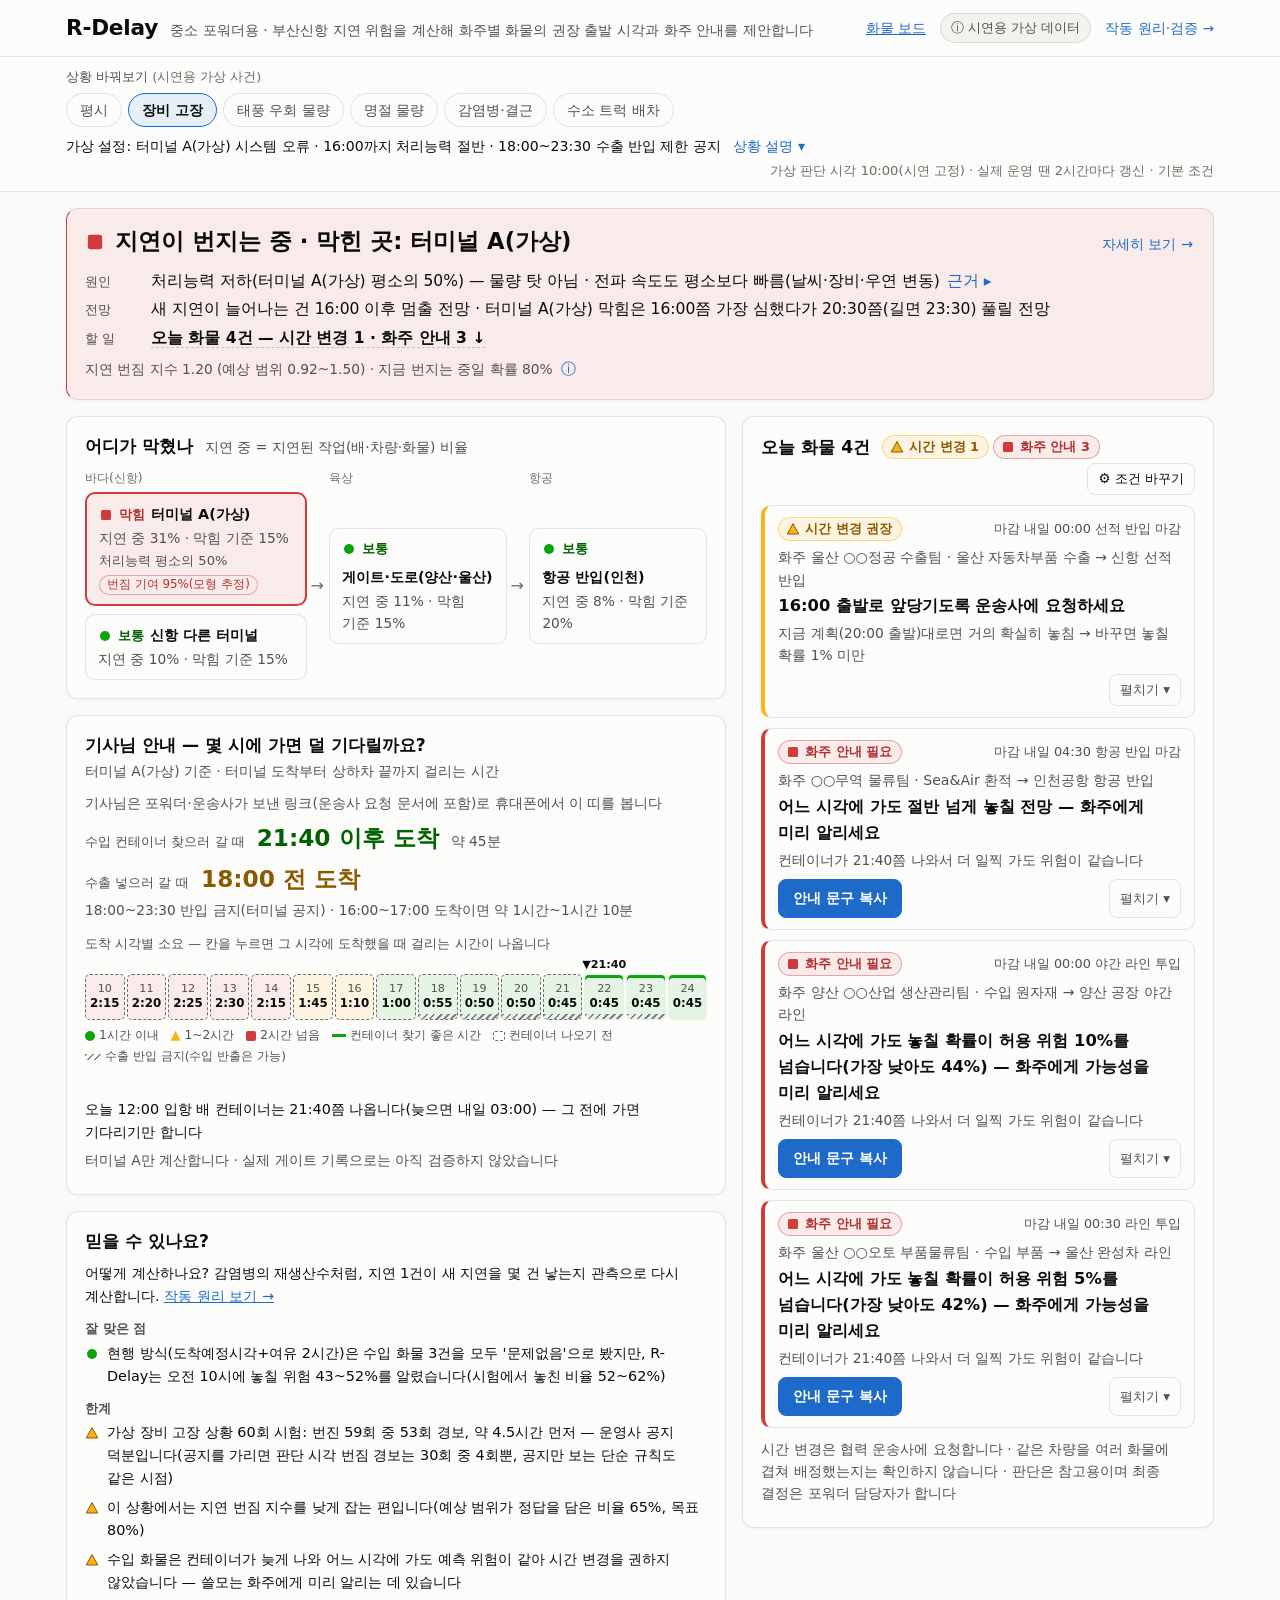
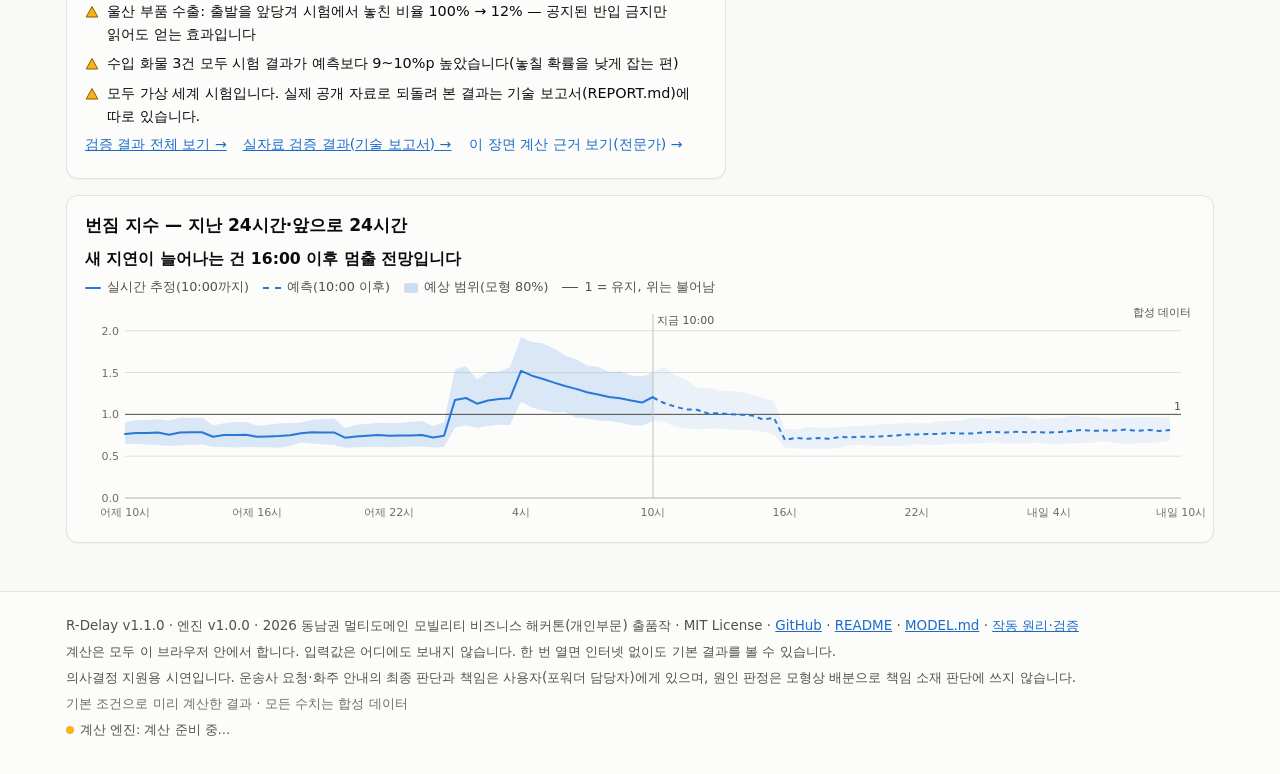
==== commit e7ae5b0e: "중소 포워더용으로 개편: 화물 보드·보낼 문서 4종·기사님 링크, 사업화 문서 - 주 사용자를 운송사 배차 담당에서 중소 포워더로 바꿈: 포워더 화물 보드(화주별 오늘 화물),  " ====
--- a/docs/analysis.html
+++ b/docs/analysis.html
@@ -4,11 +4,11 @@
   <meta charset="utf-8">
   <meta name="viewport" content="width=device-width, initial-scale=1">
   <title>R-Delay 분석 화면 · 부산신항 지연 조기경보</title>
-  <meta name="description" content="부산신항 지연이 번지기 전에 화물별 출발 시각과 화주 안내를 정해 주는 개념검증 시연(합성 데이터).">
+  <meta name="description" content="중소 포워더가 부산신항 지연이 번지기 전에 화주별 화물의 출발 시각(운송사 요청)과 화주 안내를 정하도록 돕는 개념검증 시연(합성 데이터).">
   <meta name="theme-color" content="#fcfcfb" media="(prefers-color-scheme: light)">
   <meta name="theme-color" content="#1a1a19" media="(prefers-color-scheme: dark)">
   <link rel="icon" href="assets/img/icon.svg" type="image/svg+xml">
-  <link rel="stylesheet" href="assets/css/style.css?v=20261107a">
+  <link rel="stylesheet" href="assets/css/style.css?v=20261109a">
   <script>
     // 배포 직후 옛 서비스 워커가 옛 화면 파일을 섞어 주면 첫 화면이 비어 버린다. 첫 화면을 그리기 전에 화면 스크립트(assets/js)에서
     // 오류가 나면, 새 워커를 내려받는 중이면 자리 잡을 때까지(최대 30초), 아니면 4초 기다렸다가 한 번만 새로 고친다.
@@ -47,7 +47,7 @@
       window.addEventListener("unhandledrejection", function (e) { if (fromApp(e.reason && e.reason.stack)) retry(); });
     })();
   </script>
-  <script type="module" src="assets/js/app.js?v=20261107a"></script>
+  <script type="module" src="assets/js/app.js?v=20261109a"></script>
 </head>
 <body>
 <a class="skip" href="#status">본문으로 건너뛰기</a>
@@ -55,10 +55,10 @@
   <div class="wrap">
     <div class="brand">
       <h1>R-Delay</h1>
-      <p id="tagline">운송사 배차 담당용 · 부산신항 지연 위험을 계산해 화물별 출발 시각과 화주 안내를 제안합니다</p>
+      <p id="tagline">중소 포워더용 · 부산신항 지연 위험을 계산해 화주별 화물의 권장 출발 시각과 화주 안내를 제안합니다</p>
     </div>
     <div class="appbar-right">
-      <a href="index.html">배차 브리핑</a>
+      <a href="index.html">화물 보드</a>
       <button type="button" class="badge" id="about-btn" aria-haspopup="dialog">ⓘ 시연용 가상 데이터</button>
       <a id="method-link" href="method.html"><span class="long">작동 원리·검증</span><span class="short">원리</span> →</a>
     </div>
@@ -83,7 +83,7 @@
   <div class="wrap">
     <a href="#scenario-bar" class="jump-scn" id="jump-scn" aria-label="상황 바꾸기">장비 고장</a>
     <a href="#status">지금 상황</a>
-    <a href="#cargo">내 화물&nbsp;<span id="jump-n">4</span></a>
+    <a href="#cargo">맡은 화물&nbsp;<span id="jump-n">4</span></a>
     <a href="#driver">기사님 안내</a>
     <button type="button" class="badge-mini" id="about-btn-m" aria-haspopup="dialog" aria-label="시연용 가상 데이터 안내">가상</button>
   </div>
@@ -123,7 +123,7 @@
           <button type="button" class="btn-ghost" id="open-settings" aria-haspopup="dialog">⚙ 조건 바꾸기</button>
         </div>
         <ol id="cargo-list"></ol>
-        <p class="aside" id="cargo-foot">같은 차량을 여러 화물에 겹쳐 배정했는지는 확인하지 않습니다 · 판단은 참고용이며 최종 결정은 담당자가 합니다</p>
+        <p class="aside" id="cargo-foot">시간 변경은 협력 운송사에 요청합니다 · 같은 차량을 여러 화물에 겹쳐 배정했는지는 확인하지 않습니다 · 판단은 참고용이며 최종 결정은 포워더 담당자가 합니다</p>
       </section>
 
       <section id="driver" class="card" aria-labelledby="driver-h">
@@ -131,6 +131,7 @@
           <h2 id="driver-h">기사님 안내 — 몇 시에 가면 덜 기다릴까요?</h2>
           <p class="aside">터미널 A(가상) 기준 · 터미널 도착부터 상하차 끝까지 걸리는 시간</p>
         </div>
+        <p class="aside" id="drv-intro">기사님은 포워더·운송사가 보낸 링크(운송사 요청 문서에 포함)로 휴대폰에서 이 띠를 봅니다</p>
         <p class="drv-warn" id="drv-warn" hidden></p>
         <div class="drv-big" id="drv-big"></div>
         <p class="drv-hint" id="drv-hint">도착 시각별 소요 — 칸을 누르면 그 시각에 도착했을 때 걸리는 시간이 나옵니다</p>
@@ -172,7 +173,7 @@
       <a href="https://github.com/jaewansh/R-Delay_ver2">GitHub</a> · <a href="https://github.com/jaewansh/R-Delay_ver2#readme">README</a> ·
       <a href="https://github.com/jaewansh/R-Delay_ver2/blob/main/MODEL.md">MODEL.md</a> · <a href="method.html">작동 원리·검증</a></p>
     <p>계산은 모두 이 브라우저 안에서 합니다. 입력값은 어디에도 보내지 않습니다. 한 번 열면 인터넷 없이도 기본 결과를 볼 수 있습니다.</p>
-    <p>의사결정 지원용 시연입니다. 배차·통보의 최종 판단과 책임은 사용자에게 있으며, 원인 판정은 모형상 배분으로 책임 소재 판단에 쓰지 않습니다.</p>
+    <p>의사결정 지원용 시연입니다. 운송사 요청·화주 안내의 최종 판단과 책임은 사용자(포워더 담당자)에게 있으며, 원인 판정은 모형상 배분으로 책임 소재 판단에 쓰지 않습니다.</p>
     <p id="build-info" class="muted"></p>
     <p class="muted engine-line"><span class="engine" id="engine" data-state="idle"><span class="dot" aria-hidden="true"></span><span id="engine-text">기본 결과</span></span></p>
   </div>
--- a/docs/assets/css/style.css
+++ b/docs/assets/css/style.css
@@ -1,4 +1,4 @@
-/* R-Delay 상황판. 색은 역할 토큰으로만 쓴다(라이트/다크 각각 선택된 값). 상태는 모양+단어+색을 함께 쓴다. */
+/* R-Delay 분석 화면·작동 원리 페이지. 색은 역할 토큰으로만 쓴다(라이트/다크 각각 선택된 값). 상태는 모양+단어+색을 함께 쓴다. */
 :root {
   color-scheme: light;
   --page: #f9f9f7;
